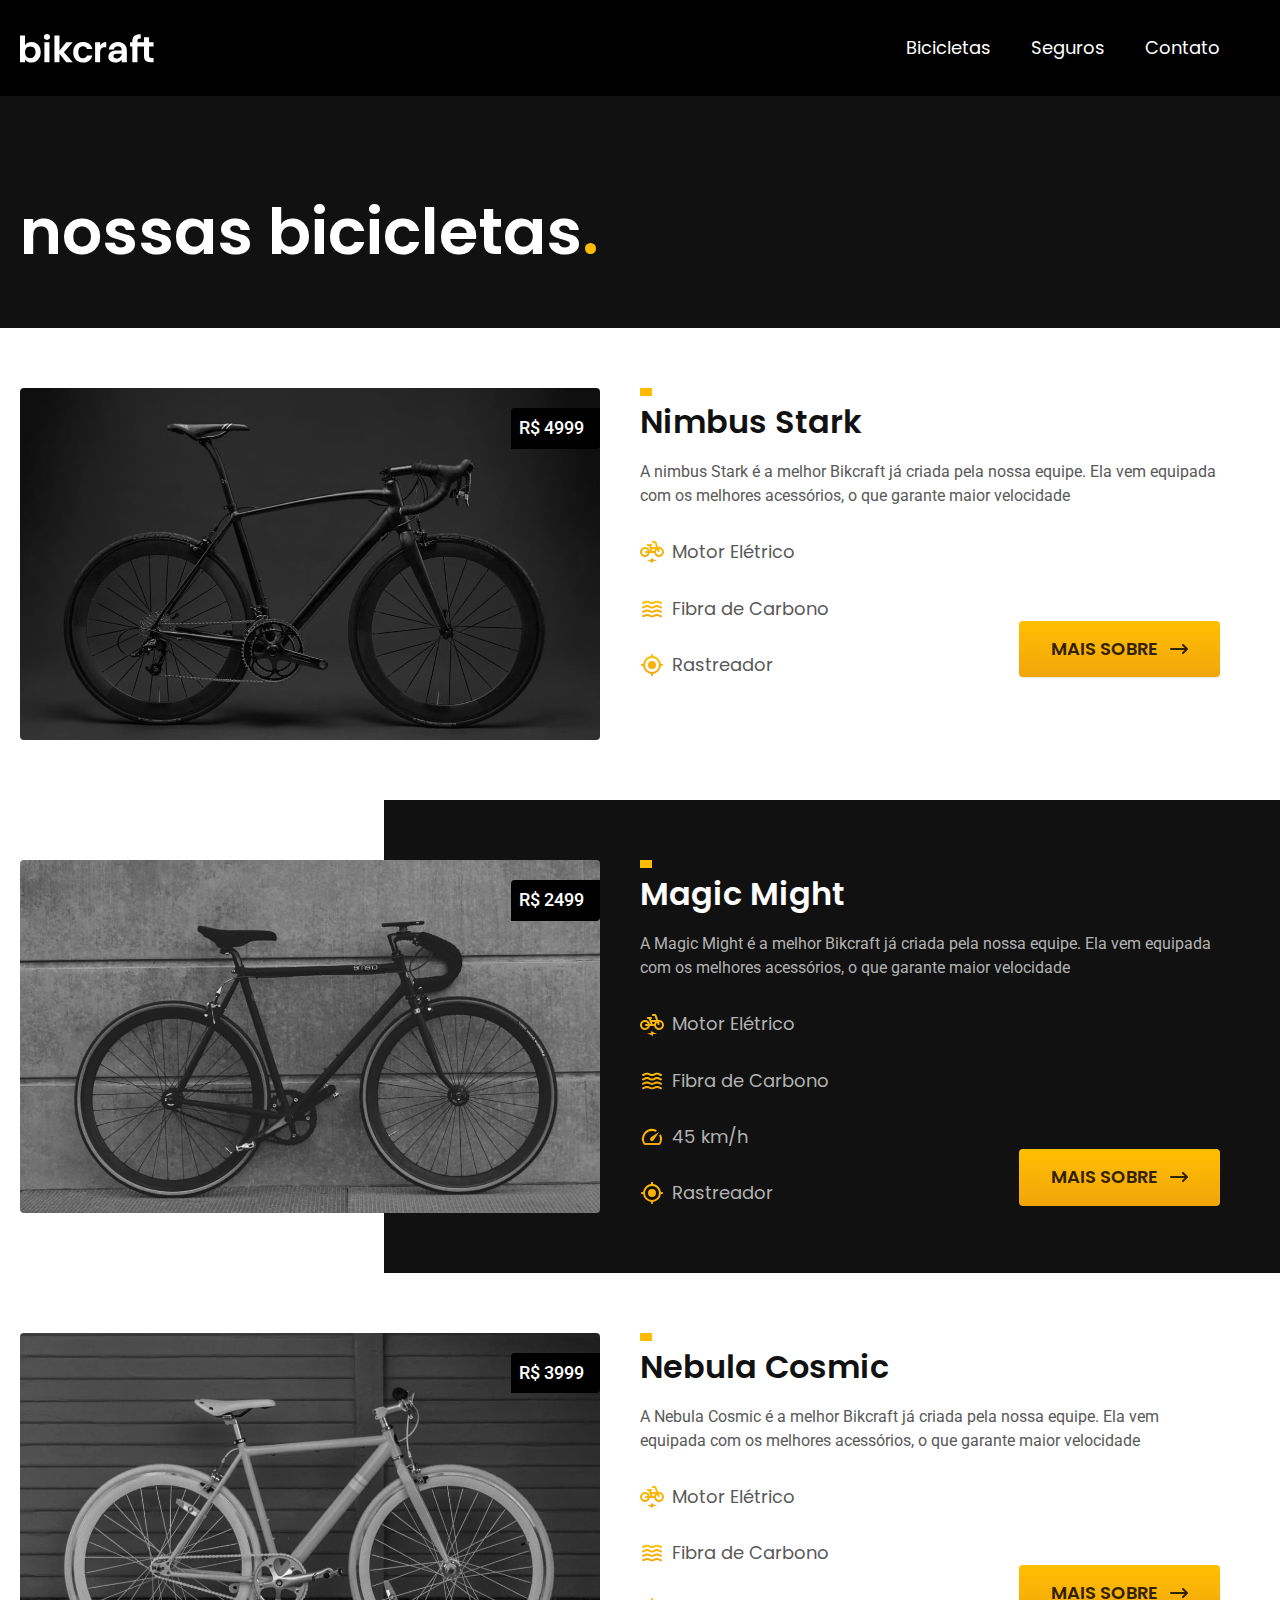
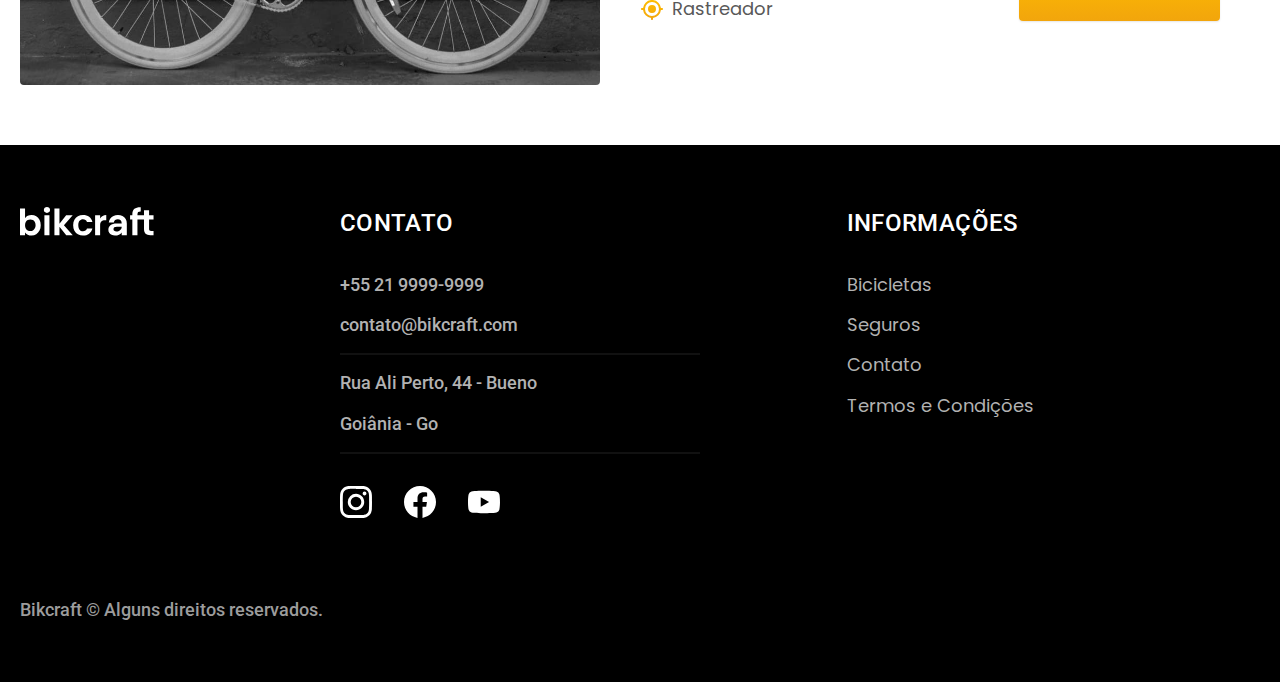
==== bicicletas.html @ 092771cb "seguros" ====
<!DOCTYPE html>
<html lang="pt-br">
<head>
  <meta charset="UTF-8">
  <meta name="viewport" content="width=device-width, initial-scale=1.0">
  <title>Bicicletas | Bikcraft</title>
  <meta name="description" content="Termos e condições">

  <link rel="stylesheet" href="./css/style.css">
  <link rel="preconnect" href="https://fonts.googleapis.com">
  <link rel="preconnect" href="https://fonts.gstatic.com" crossorigin>
  <link href="https://fonts.googleapis.com/css2?family=Merriweather:ital,wght@1,900&family=Poppins:wght@400;500&family=Roboto:wght@400;500&display=swap" rel="stylesheet">
</head>
<body id="bicicletas">
  <header class="header-bg">
    <div class="header container">
      <a href="./"><img src="./img/bikcraft.svg" alt="Bikcraft">
      </a>      
      <nav aria-label="primaria">
        <ul class="header-menu font-1-m cor-0">
          <li><a href="./bicicletas.html">Bicicletas</a></li>
          <li><a href="./seguros.html">Seguros</a></li>
          <li><a href="./contato.html">Contato</a></li>
        </ul>
      </nav>
    </div>
  </header>

  <main>
    <div class="titulo-bg">
      <div class="titulo container">
        <p class="font-2-l-b cor5">Escolha a melhor para você</p>
        <h1 class="font-1-xxl cor-0">nossas bicicletas<span class="cor-p1">.</span></h1>
      </div>
    </div>
    
      <div class="bicicletas container">
        <div class="bicicletas-imagem">
          <img src="./img/bicicletas/nimbus.jpg" alt="Bicicleta preta">
          <span class="font-2-m cor-0">R$ 4999</span>
        </div>
        <div class="bicicletas-conteudo">
          <h2 class="font-1-xl">Nimbus Stark</h2>
          <p class="font-2-s cor-8">A nimbus Stark é a melhor Bikcraft já criada pela nossa equipe. Ela vem equipada com os melhores acessórios, o que garante maior velocidade</p>
          <ul class="font-1-m cor-8">
            <li>
              <img src="./img/icones/eletrica.svg" alt="">
              Motor Elétrico
            </li>
            <li>
              <img src="./img/icones/carbono.svg" alt="">
              Fibra de Carbono
            </li>
            <li>
              <img src="./img/icones/rastreador.svg" alt="">
              Rastreador
            </li>
          </ul>
          <a class="botao seta" href="./bicicletas/nimbus.html">Mais Sobre</a>
        </div>
      </div>
    
    <div class="bicicletas-bg">
      <div class="bicicletas container">
        <div class="bicicletas-imagem">
          <img src="./img/bicicletas/magic.jpg" alt="Bicicleta preta">
          <span class="font-2-m cor-0">R$ 2499</span>
        </div>
        <div class="bicicletas-conteudo">
          <h2 class="font-1-xl cor-0">Magic Might</h2>
          <p class="font-2-s cor-5">A Magic Might é a melhor Bikcraft já criada pela nossa equipe. Ela vem equipada com os melhores acessórios, o que garante maior velocidade</p>
          <ul class="font-1-m cor-5">
            <li>
              <img src="./img/icones/eletrica.svg" alt="">
              Motor Elétrico
            </li>
            <li>
              <img src="./img/icones/carbono.svg" alt="">
              Fibra de Carbono
            </li>
            <li>
              <img src="./img/icones/velocidade.svg" alt="">
              45 km/h
            </li>
            <li>
              <img src="./img/icones/rastreador.svg" alt="">
              Rastreador
            </li>
          </ul>
          <a class="botao seta" href="./bicicletas/magic.html">Mais Sobre</a>
        </div>
      </div>
    </div>
    
      <div class="bicicletas container">
        <div class="bicicletas-imagem">
          <img src="./img/bicicletas/nebula.jpg" alt="Bicicleta preta">
          <span class="font-2-m cor-0">R$ 3999</span>
        </div>
        <div class="bicicletas-conteudo">
          <h2 class="font-1-xl">Nebula Cosmic</h2>
          <p class="font-2-s cor-8">A Nebula Cosmic é a melhor Bikcraft já criada pela nossa equipe. Ela vem equipada com os melhores acessórios, o que garante maior velocidade</p>
          <ul class="font-1-m cor-8">
            <li>
              <img src="./img/icones/eletrica.svg" alt="">
              Motor Elétrico
            </li>
            <li>
              <img src="./img/icones/carbono.svg" alt="">
              Fibra de Carbono
            </li>
            <li>
              <img src="./img/icones/rastreador.svg" alt="">
              Rastreador
            </li>
          </ul>
          <a class="botao seta" href="./bicicletas/nebula.html">Mais Sobre</a>
        </div>
      </div>
    </main>

  <footer class="footer-bg">
    <div class="footer container">
      <img src="./img/bikcraft.svg" alt="Bikcraft">
      <div class="footer-contato">
        <h3 class="font-2-l-b cor-0">Contato</h3>
        <ul class="font-2-m cor-5">
          <li><a href="tel:+556299999999">+55 21 9999-9999</a></li>
          <li><a href="mailto:contato@bikcraft.com">contato@bikcraft.com</a></li>
          <li>Rua Ali Perto, 44 - Bueno</li>
          <li>Goiânia - Go</li>
        </ul>
        <div class="footer-redes">
          <a href="./">
            <img src="./img/redes/instagram.svg" alt="Instagram">
          </a>
          <a href="./">
            <img src="./img/redes/facebook.svg" alt="Facebook">
          </a>
          <a href="./">
            <img src="./img/redes/youtube.svg" alt="Youtube">
          </a>
        </div>
      </div>
      <div class="footer-informacoes">
        <h3 class="font-2-l-b cor-0">Informações</h3>
        <nav>
          <ul class="font-1-m cor-5">
            <li><a href="./bicicletas.html">Bicicletas</a></li>
            <li><a href="./seguros.html">Seguros</a></li>
            <li><a href="./contato.html">Contato</a></li>
            <li><a href="./termos.html">Termos e Condições</a></li>
          </ul>
        </nav>
      </div>
      <p class="footer-copy font-2-m cor-6">Bikcraft © Alguns direitos reservados.</p>
    </div>
  </footer>
---- css/style.css ----
@import "./global/global.css";
@import "./utilidades/tipografia.css";
@import "./utilidades/cores.css";
@import "./global/header.css";
@import "./global/footer.css";
@import "./utilidades/componentes.css";
@import "./home/introducao.css";
@import "./home/tecnologia.css";
@import "./home/parceiros.css";
@import "./home/depoimento.css";
@import "./bicicletas/bicicletas-lista.css";
@import "./bicicletas/bicicletas.css";
@import "./seguros/seguros.css";
@import "./seguros/vantagens.css";
@import "./seguros/perguntas.css";
@import "./termos/termos.css";
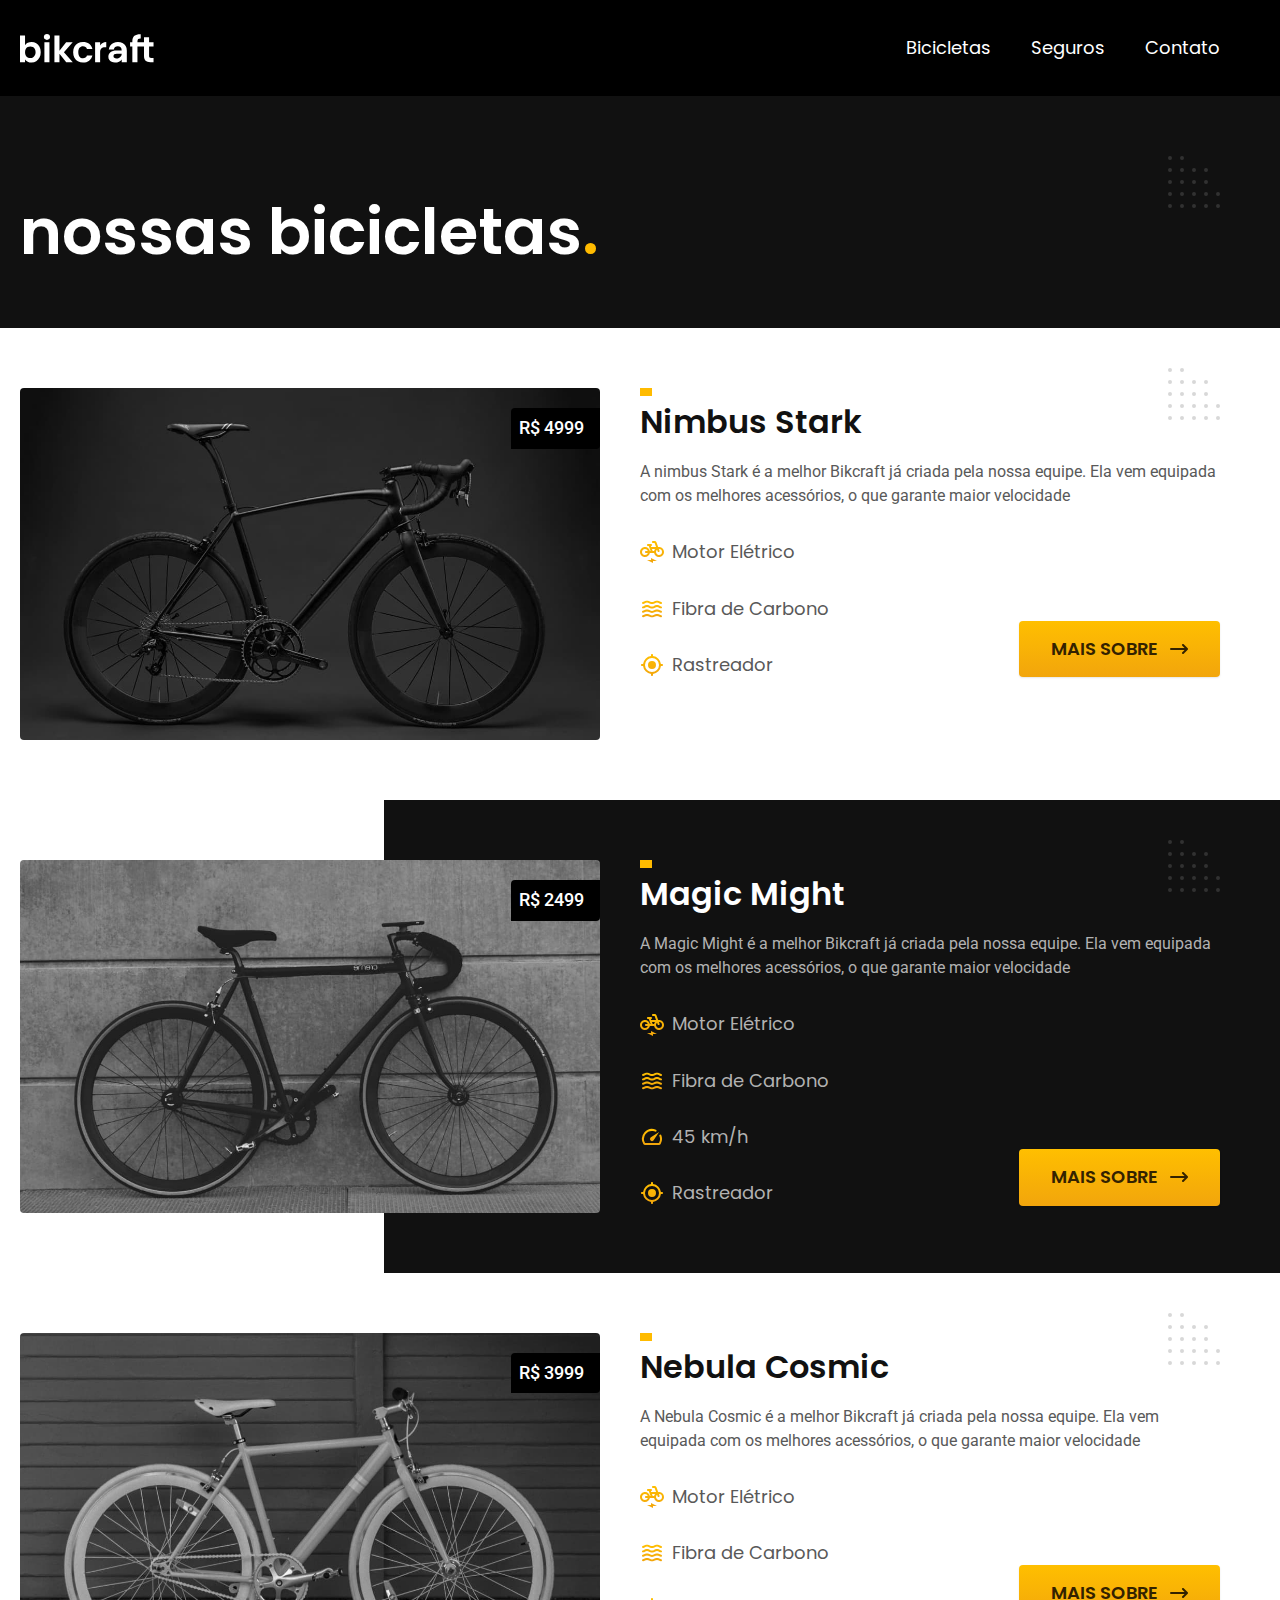
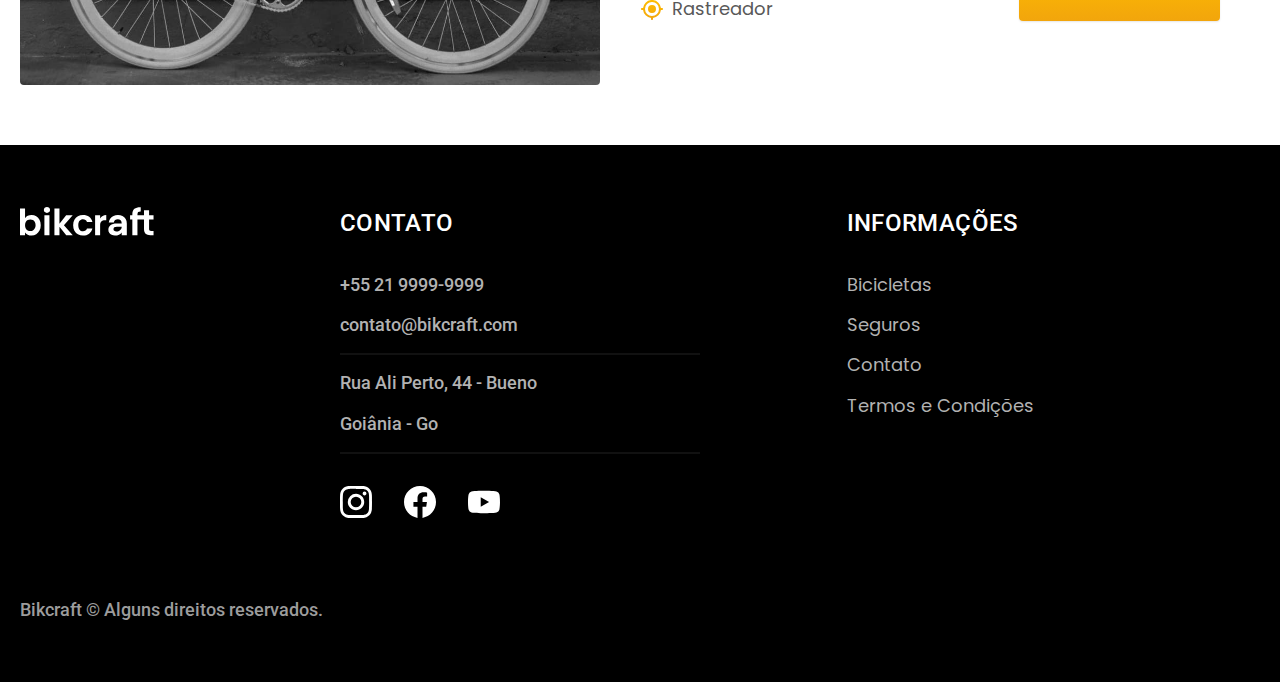
==== commit 91c61503: "orçamento" ====
--- a/bicicletas.html
+++ b/bicicletas.html
@@ -1,21 +1,24 @@
 <!DOCTYPE html>
 <html lang="pt-br">
+
 <head>
   <meta charset="UTF-8">
   <meta name="viewport" content="width=device-width, initial-scale=1.0">
   <title>Bicicletas | Bikcraft</title>
   <meta name="description" content="Termos e condições">
 
+  <link rel="preload" href="./css/style.css" as="style">
   <link rel="stylesheet" href="./css/style.css">
   <link rel="preconnect" href="https://fonts.googleapis.com">
   <link rel="preconnect" href="https://fonts.gstatic.com" crossorigin>
   <link href="https://fonts.googleapis.com/css2?family=Merriweather:ital,wght@1,900&family=Poppins:wght@400;500&family=Roboto:wght@400;500&display=swap" rel="stylesheet">
 </head>
+
 <body id="bicicletas">
   <header class="header-bg">
     <div class="header container">
       <a href="./"><img src="./img/bikcraft.svg" alt="Bikcraft">
-      </a>      
+      </a>
       <nav aria-label="primaria">
         <ul class="header-menu font-1-m cor-0">
           <li><a href="./bicicletas.html">Bicicletas</a></li>
@@ -33,33 +36,33 @@
         <h1 class="font-1-xxl cor-0">nossas bicicletas<span class="cor-p1">.</span></h1>
       </div>
     </div>
-    
-      <div class="bicicletas container">
-        <div class="bicicletas-imagem">
-          <img src="./img/bicicletas/nimbus.jpg" alt="Bicicleta preta">
-          <span class="font-2-m cor-0">R$ 4999</span>
-        </div>
-        <div class="bicicletas-conteudo">
-          <h2 class="font-1-xl">Nimbus Stark</h2>
-          <p class="font-2-s cor-8">A nimbus Stark é a melhor Bikcraft já criada pela nossa equipe. Ela vem equipada com os melhores acessórios, o que garante maior velocidade</p>
-          <ul class="font-1-m cor-8">
-            <li>
-              <img src="./img/icones/eletrica.svg" alt="">
-              Motor Elétrico
-            </li>
-            <li>
-              <img src="./img/icones/carbono.svg" alt="">
-              Fibra de Carbono
-            </li>
-            <li>
-              <img src="./img/icones/rastreador.svg" alt="">
-              Rastreador
-            </li>
-          </ul>
-          <a class="botao seta" href="./bicicletas/nimbus.html">Mais Sobre</a>
-        </div>
+
+    <div class="bicicletas container">
+      <div class="bicicletas-imagem">
+        <img src="./img/bicicletas/nimbus.jpg" alt="Bicicleta preta">
+        <span class="font-2-m cor-0">R$ 4999</span>
       </div>
-    
+      <div class="bicicletas-conteudo">
+        <h2 class="font-1-xl">Nimbus Stark</h2>
+        <p class="font-2-s cor-8">A nimbus Stark é a melhor Bikcraft já criada pela nossa equipe. Ela vem equipada com os melhores acessórios, o que garante maior velocidade</p>
+        <ul class="font-1-m cor-8">
+          <li>
+            <img src="./img/icones/eletrica.svg" alt="">
+            Motor Elétrico
+          </li>
+          <li>
+            <img src="./img/icones/carbono.svg" alt="">
+            Fibra de Carbono
+          </li>
+          <li>
+            <img src="./img/icones/rastreador.svg" alt="">
+            Rastreador
+          </li>
+        </ul>
+        <a class="botao seta" href="./bicicletas/nimbus.html">Mais Sobre</a>
+      </div>
+    </div>
+
     <div class="bicicletas-bg">
       <div class="bicicletas container">
         <div class="bicicletas-imagem">
@@ -91,33 +94,33 @@
         </div>
       </div>
     </div>
-    
-      <div class="bicicletas container">
-        <div class="bicicletas-imagem">
-          <img src="./img/bicicletas/nebula.jpg" alt="Bicicleta preta">
-          <span class="font-2-m cor-0">R$ 3999</span>
-        </div>
-        <div class="bicicletas-conteudo">
-          <h2 class="font-1-xl">Nebula Cosmic</h2>
-          <p class="font-2-s cor-8">A Nebula Cosmic é a melhor Bikcraft já criada pela nossa equipe. Ela vem equipada com os melhores acessórios, o que garante maior velocidade</p>
-          <ul class="font-1-m cor-8">
-            <li>
-              <img src="./img/icones/eletrica.svg" alt="">
-              Motor Elétrico
-            </li>
-            <li>
-              <img src="./img/icones/carbono.svg" alt="">
-              Fibra de Carbono
-            </li>
-            <li>
-              <img src="./img/icones/rastreador.svg" alt="">
-              Rastreador
-            </li>
-          </ul>
-          <a class="botao seta" href="./bicicletas/nebula.html">Mais Sobre</a>
-        </div>
+
+    <div class="bicicletas container">
+      <div class="bicicletas-imagem">
+        <img src="./img/bicicletas/nebula.jpg" alt="Bicicleta preta">
+        <span class="font-2-m cor-0">R$ 3999</span>
       </div>
-    </main>
+      <div class="bicicletas-conteudo">
+        <h2 class="font-1-xl">Nebula Cosmic</h2>
+        <p class="font-2-s cor-8">A Nebula Cosmic é a melhor Bikcraft já criada pela nossa equipe. Ela vem equipada com os melhores acessórios, o que garante maior velocidade</p>
+        <ul class="font-1-m cor-8">
+          <li>
+            <img src="./img/icones/eletrica.svg" alt="">
+            Motor Elétrico
+          </li>
+          <li>
+            <img src="./img/icones/carbono.svg" alt="">
+            Fibra de Carbono
+          </li>
+          <li>
+            <img src="./img/icones/rastreador.svg" alt="">
+            Rastreador
+          </li>
+        </ul>
+        <a class="botao seta" href="./bicicletas/nebula.html">Mais Sobre</a>
+      </div>
+    </div>
+  </main>
 
   <footer class="footer-bg">
     <div class="footer container">
--- a/css/style.css
+++ b/css/style.css
@@ -4,13 +4,19 @@
 @import "./global/header.css";
 @import "./global/footer.css";
 @import "./utilidades/componentes.css";
+@import "./utilidades/formulario.css";
 @import "./home/introducao.css";
 @import "./home/tecnologia.css";
 @import "./home/parceiros.css";
 @import "./home/depoimento.css";
 @import "./bicicletas/bicicletas-lista.css";
 @import "./bicicletas/bicicletas.css";
+@import "./bicicleta/seguro.css";
+@import "./bicicleta/bicicleta.css";
 @import "./seguros/seguros.css";
 @import "./seguros/vantagens.css";
 @import "./seguros/perguntas.css";
+@import "./contato/contato.css";
+@import "./contato/lojas.css";
+@import "./orcamento/orcamento.css";
 @import "./termos/termos.css";
--- a/css/style.css
+++ b/css/style.css
@@ -4,13 +4,19 @@
 @import "./global/header.css";
 @import "./global/footer.css";
 @import "./utilidades/componentes.css";
+@import "./utilidades/formulario.css";
 @import "./home/introducao.css";
 @import "./home/tecnologia.css";
 @import "./home/parceiros.css";
 @import "./home/depoimento.css";
 @import "./bicicletas/bicicletas-lista.css";
 @import "./bicicletas/bicicletas.css";
+@import "./bicicleta/seguro.css";
+@import "./bicicleta/bicicleta.css";
 @import "./seguros/seguros.css";
 @import "./seguros/vantagens.css";
 @import "./seguros/perguntas.css";
+@import "./contato/contato.css";
+@import "./contato/lojas.css";
+@import "./orcamento/orcamento.css";
 @import "./termos/termos.css";
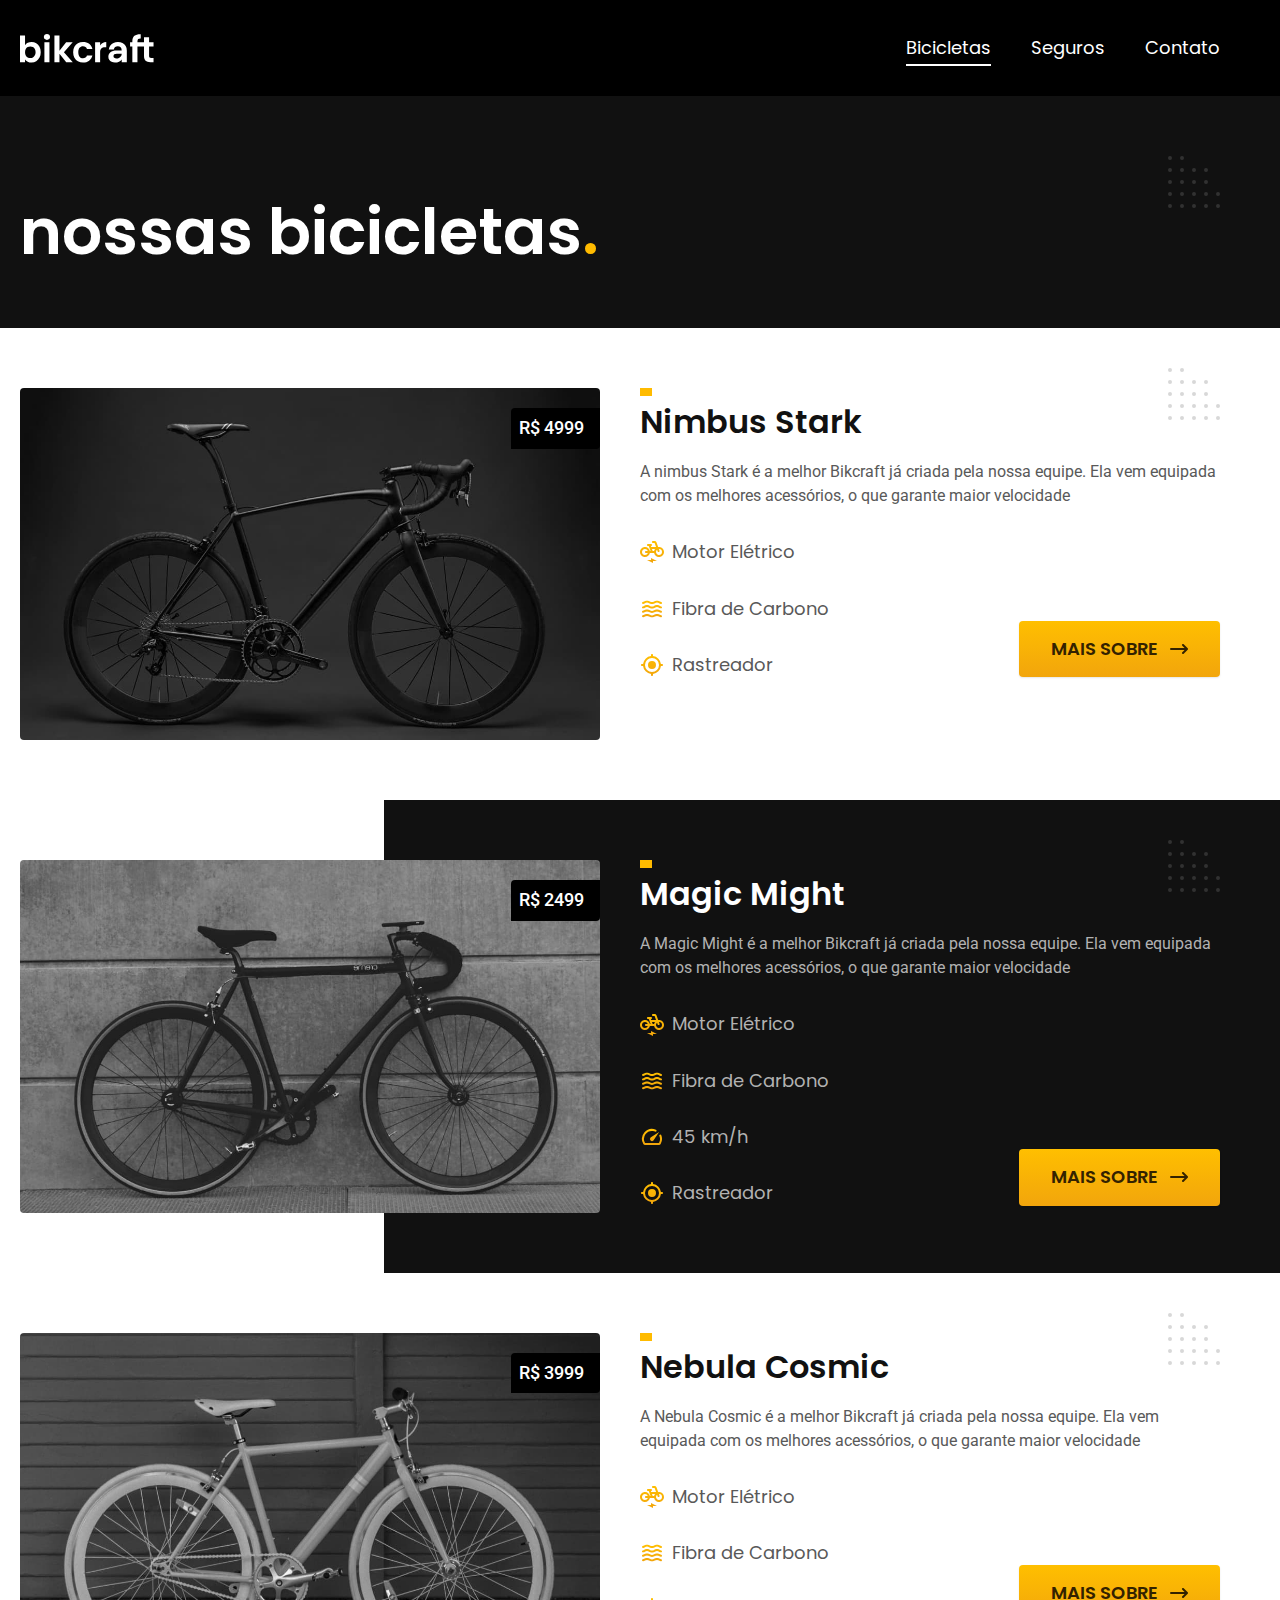
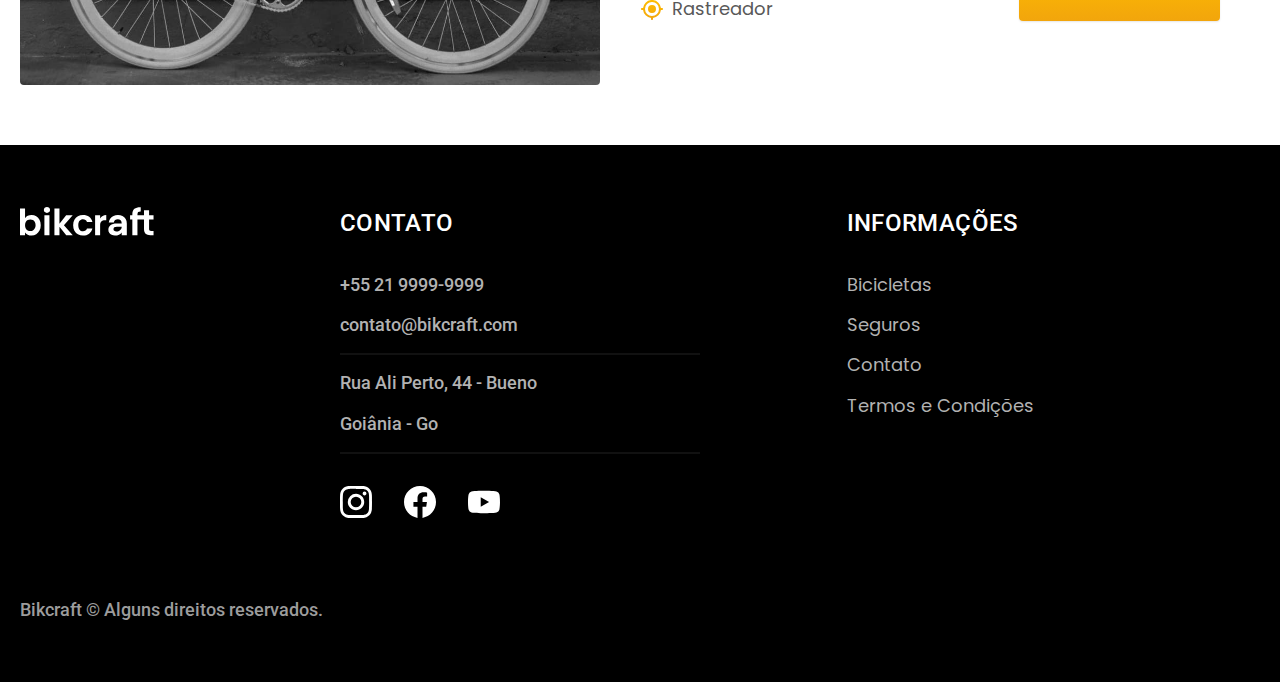
==== commit f42e3267: "javascript" ====
--- a/bicicletas.html
+++ b/bicicletas.html
@@ -158,4 +158,8 @@
       </div>
       <p class="footer-copy font-2-m cor-6">Bikcraft © Alguns direitos reservados.</p>
     </div>
-  </footer>+  </footer>
+  <script src="./js/script.js"></script>
+</body>
+
+</html>